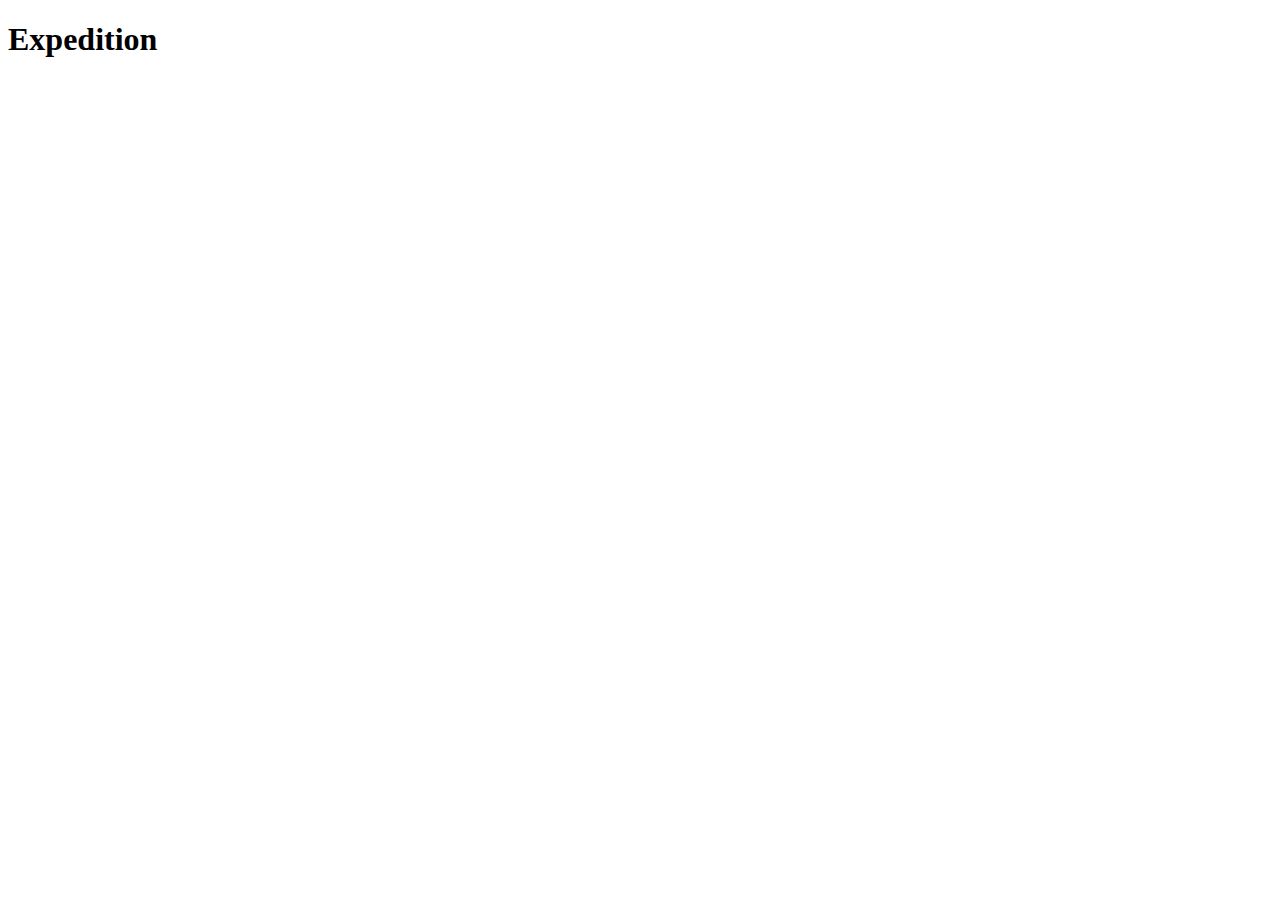
==== index.html @ 67f52df1 "header title change" ====
<!doctype html>
<html lang="en">
<head>
    <meta charset="utf-8">
    <title>Blog Project</title>
    <meta name="viewport" content="width=device-width, initial-scale=1">
    <meta name="description" content="">
    <link rel="stylesheet" href="css/app.css">
</head>
<body>
    <header>
      <h1>Expedition</h1>
    </header>

    <script src="js/app.js"></script>
</body>
</html>
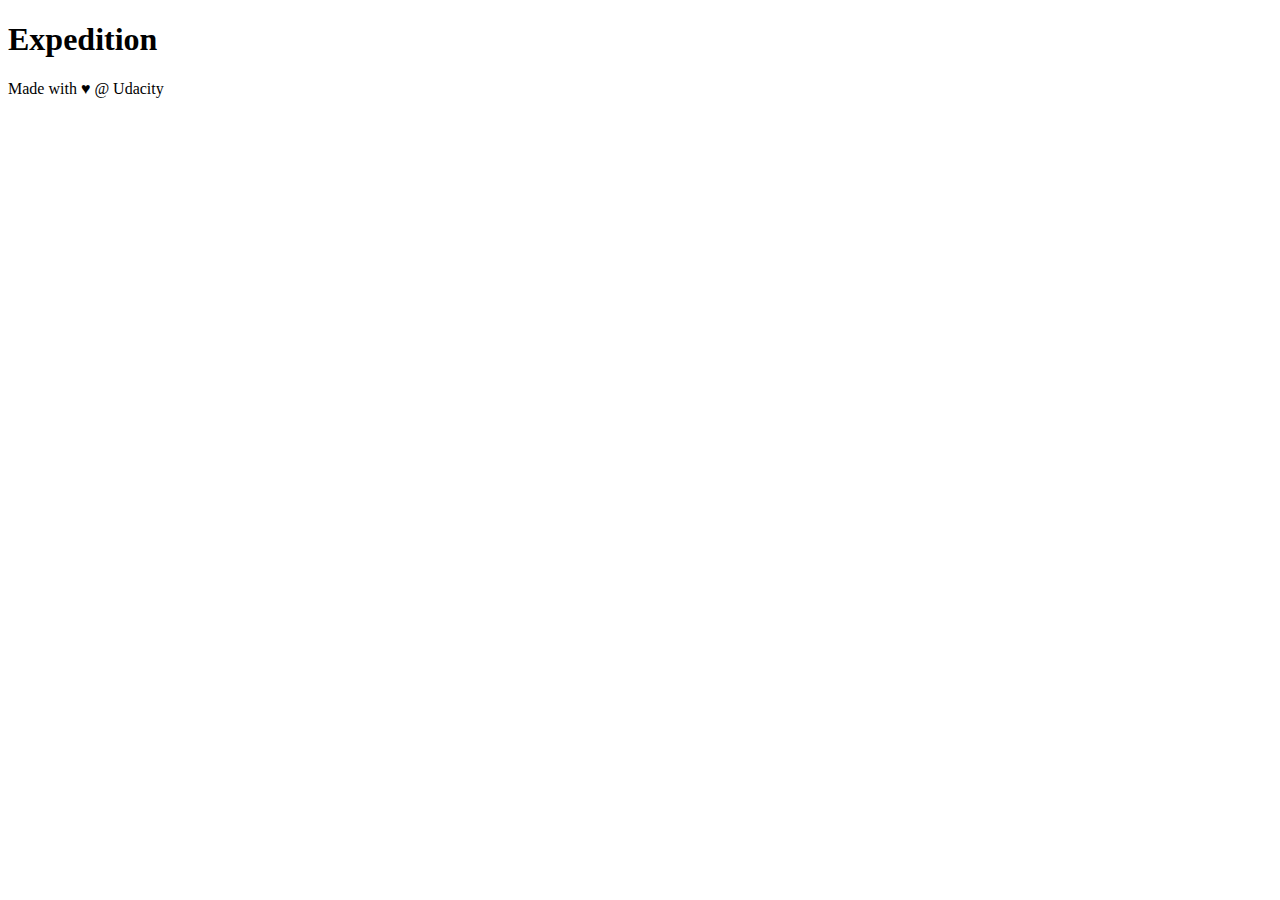
==== commit 970b1ca7: "update html file content" ====
--- a/index.html
+++ b/index.html
@@ -8,10 +8,20 @@
     <link rel="stylesheet" href="css/app.css">
 </head>
 <body>
+
     <header>
-      <h1>Expedition</h1>
+        <h1>Expedition</h1>
     </header>
 
+    <div class="container">
+        <main>
+
+        </main>
+    </div>
+
+    <footer>
+        Made with ♥ @ Udacity
+    </footer>
     <script src="js/app.js"></script>
 </body>
-</html>
+</html>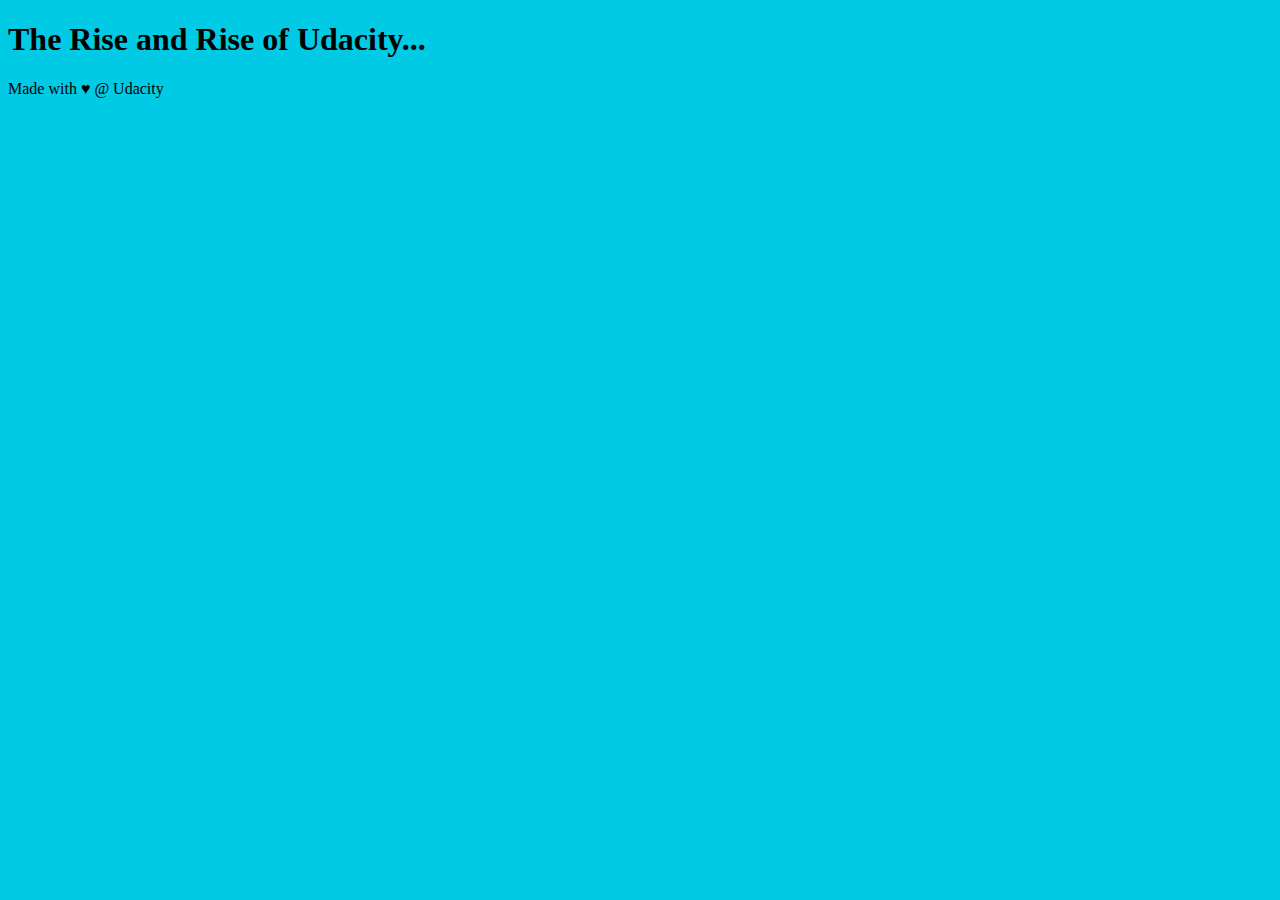
==== commit 9547a332: "change site heading title" ====
--- a/index.html
+++ b/index.html
@@ -10,7 +10,7 @@
 <body>
 
     <header>
-        <h1>Expedition</h1>
+        <h1>The Rise and Rise of Udacity... </h1>
     </header>
 
     <div class="container">
--- a/css/app.css
+++ b/css/app.css
@@ -0,0 +1,3 @@
+body {
+    background-color: #00cae4;
+}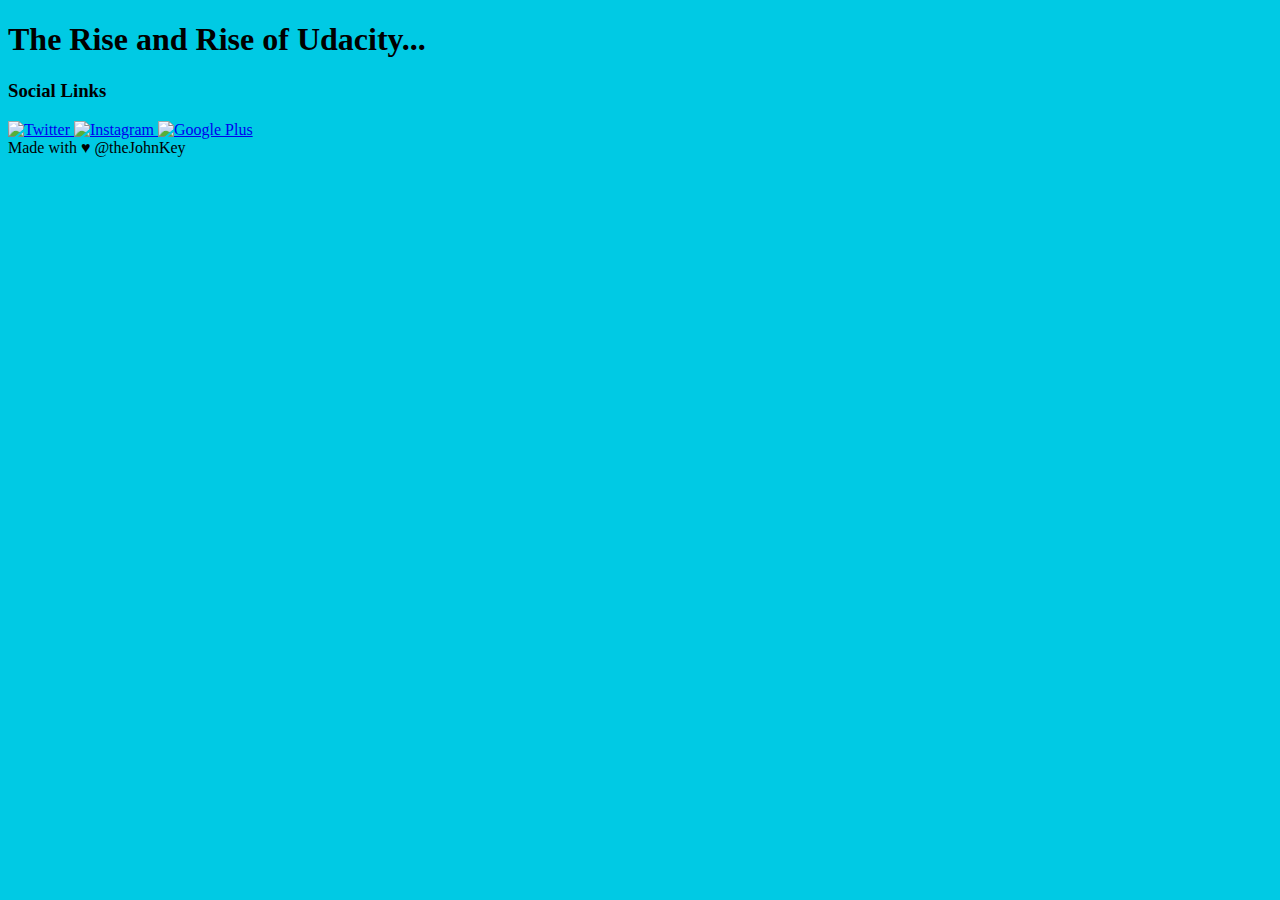
==== commit ab2320c0: "add links to social media profile" ====
--- a/index.html
+++ b/index.html
@@ -20,7 +20,21 @@
     </div>
 
     <footer>
-        Made with ♥ @ Udacity
+        <!-- start of new content -->
+        <section>
+            <h3 class="visuallyhidden">Social Links</h3>
+            <a class="social-link" href="https://twitter.com/theJohnKey">
+                <img src="img/social-twitter.png" alt="Twitter">
+            </a>
+            <a class="social-link" href="https://www.instagram.com/itsMuyiJohn/">
+                <img src="img/social-instagram.png" alt="Instagram">
+            </a>
+            <a class="social-link" href="https://plus.google.com/+Udacity">
+                <img src="img/social-google.png" alt="Google Plus">
+            </a>
+        </section>
+        <!-- end of new content -->
+        Made with ♥ @theJohnKey
     </footer>
     <script src="js/app.js"></script>
 </body>
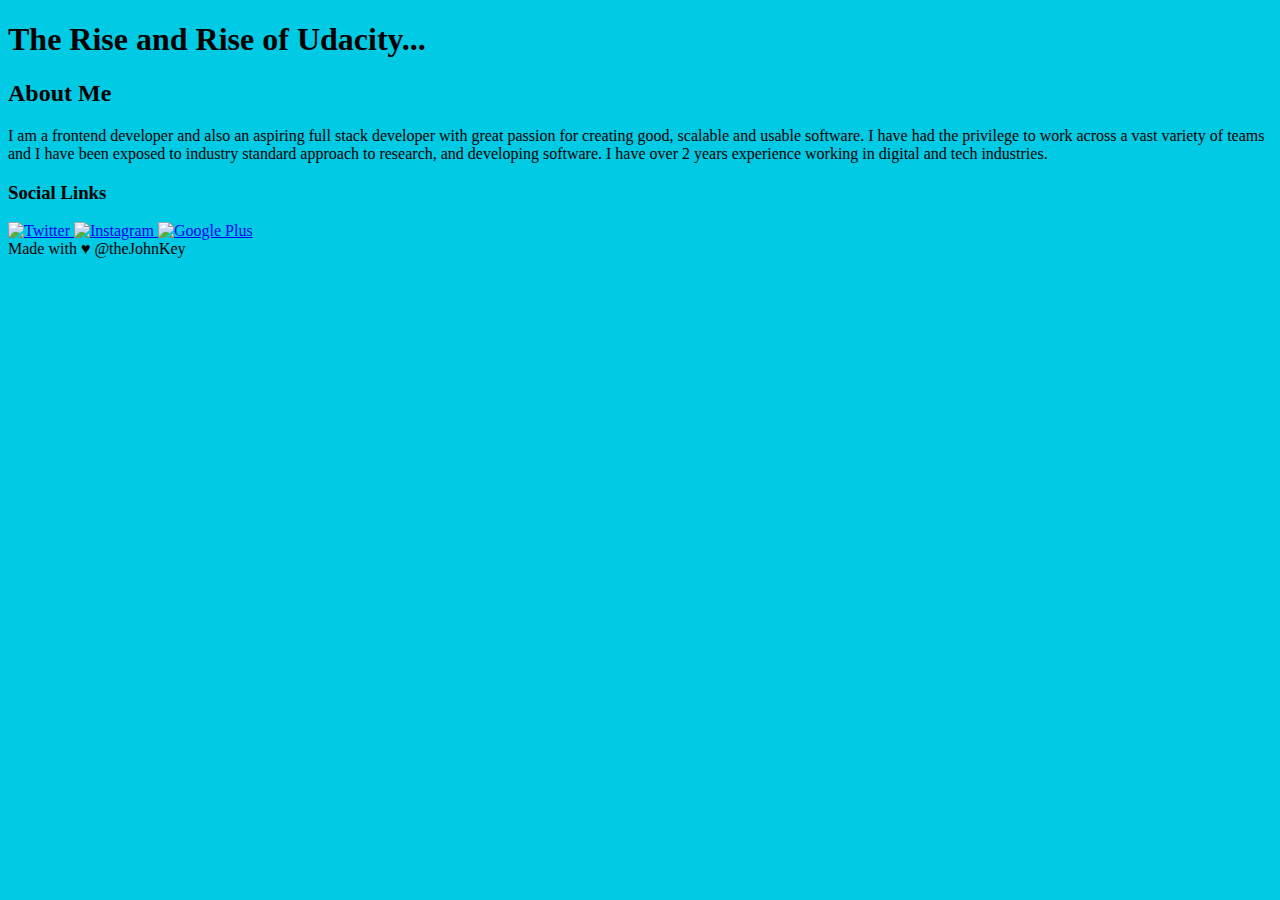
==== commit 2b3f2e19: "merge sidebar and footer branch into master" ====
--- a/index.html
+++ b/index.html
@@ -17,6 +17,14 @@
         <main>
 
         </main>
+      <!-- start of new content -->
+      <aside>
+          <h2>About Me</h2>
+      
+          <p>I am a frontend developer and also an aspiring full stack developer with great passion for creating good, scalable and usable software. I have had the privilege to work across a vast variety of teams and I have been exposed to industry standard approach to research, and developing software.
+            I have over 2 years experience working in digital and tech industries.</p>
+      </aside>
+      <!-- end of new content -->        
     </div>
 
     <footer>
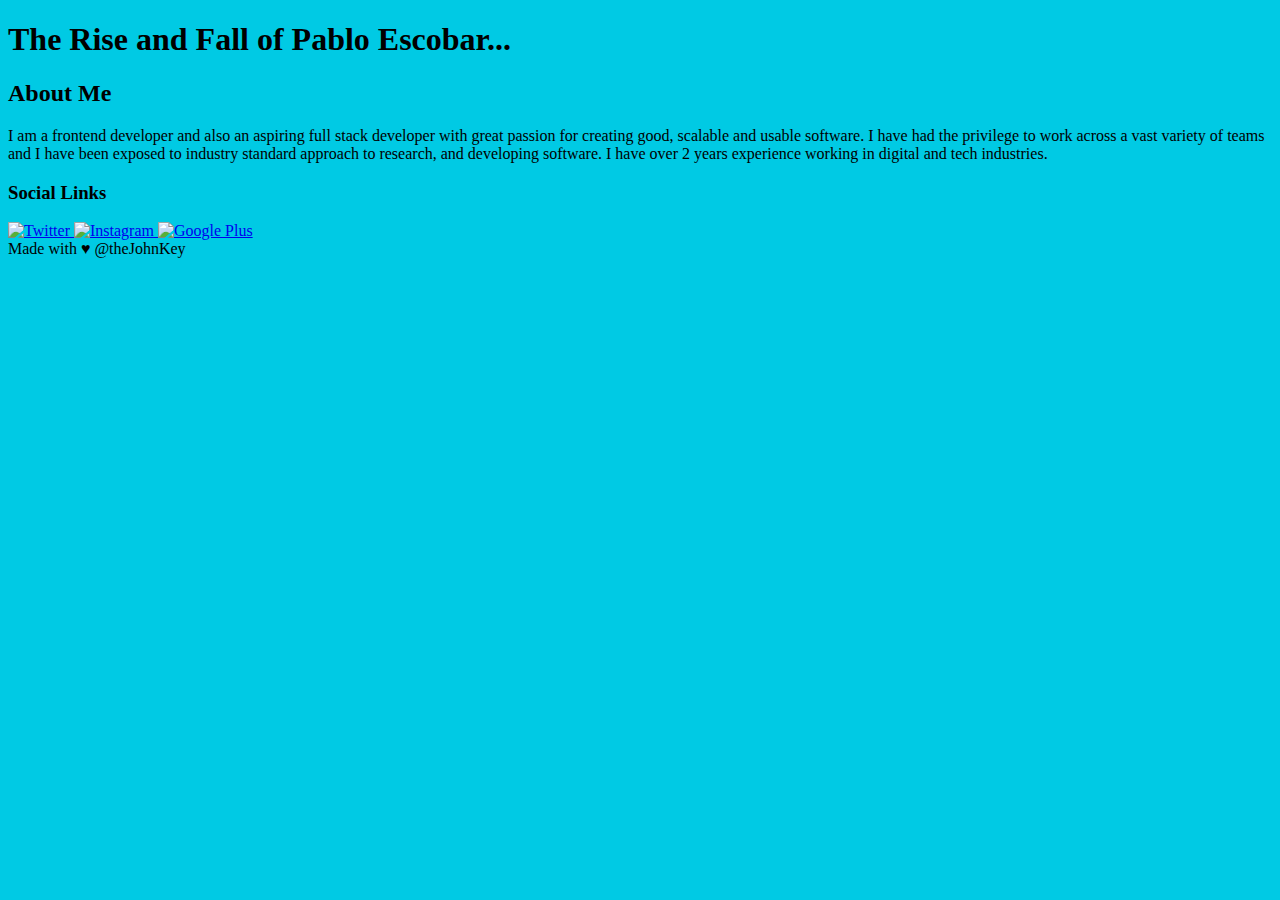
==== commit 31a7cb3e: "change site heading before creating a new branch" ====
--- a/index.html
+++ b/index.html
@@ -10,7 +10,7 @@
 <body>
 
     <header>
-        <h1>The Rise and Rise of Udacity... </h1>
+        <h1>The Rise and Fall of Pablo Escobar... </h1>
     </header>
 
     <div class="container">
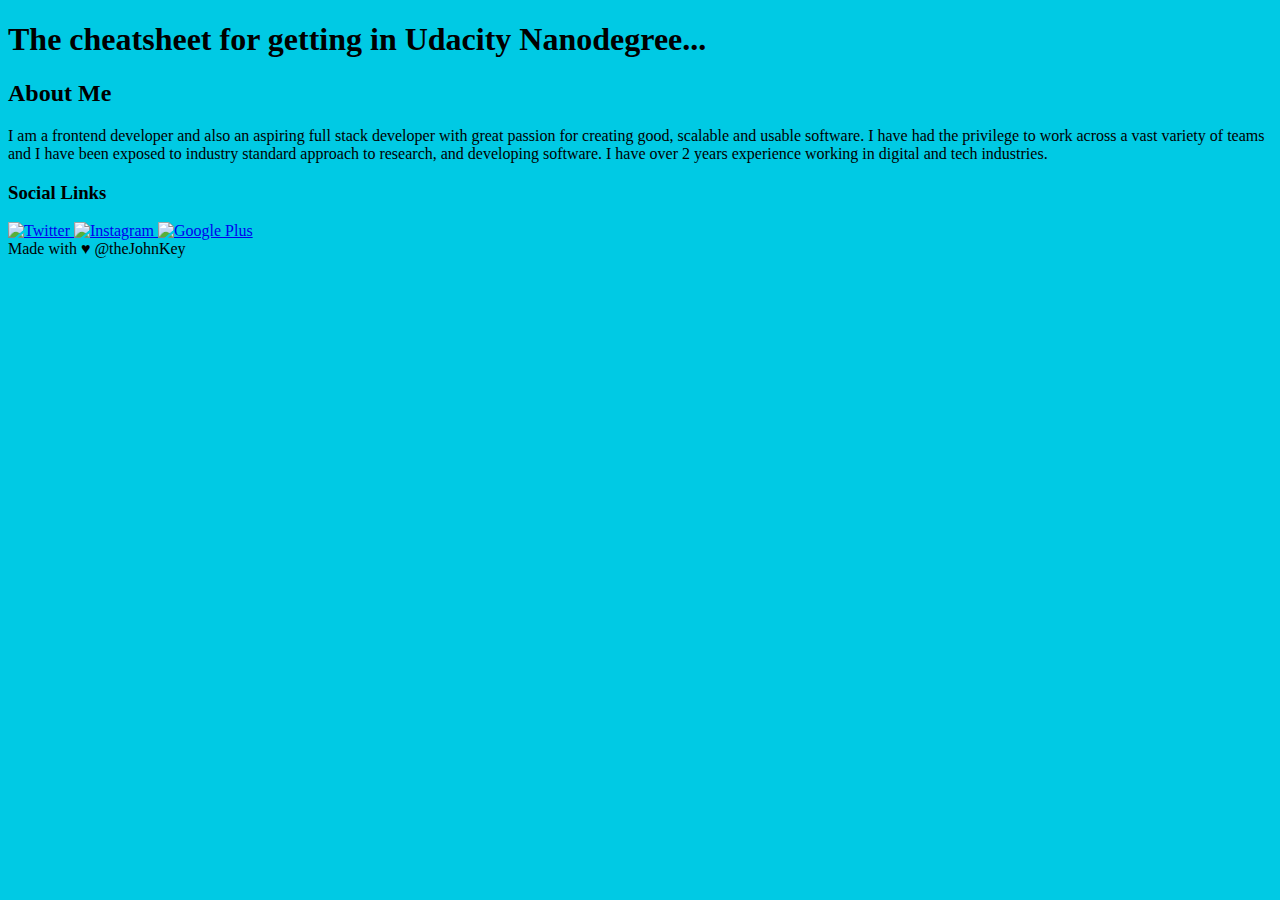
==== commit a11ada47: "change header title in new branch" ====
--- a/index.html
+++ b/index.html
@@ -10,7 +10,7 @@
 <body>
 
     <header>
-        <h1>The Rise and Fall of Pablo Escobar... </h1>
+        <h1>The cheatsheet for getting in Udacity Nanodegree... </h1>
     </header>
 
     <div class="container">
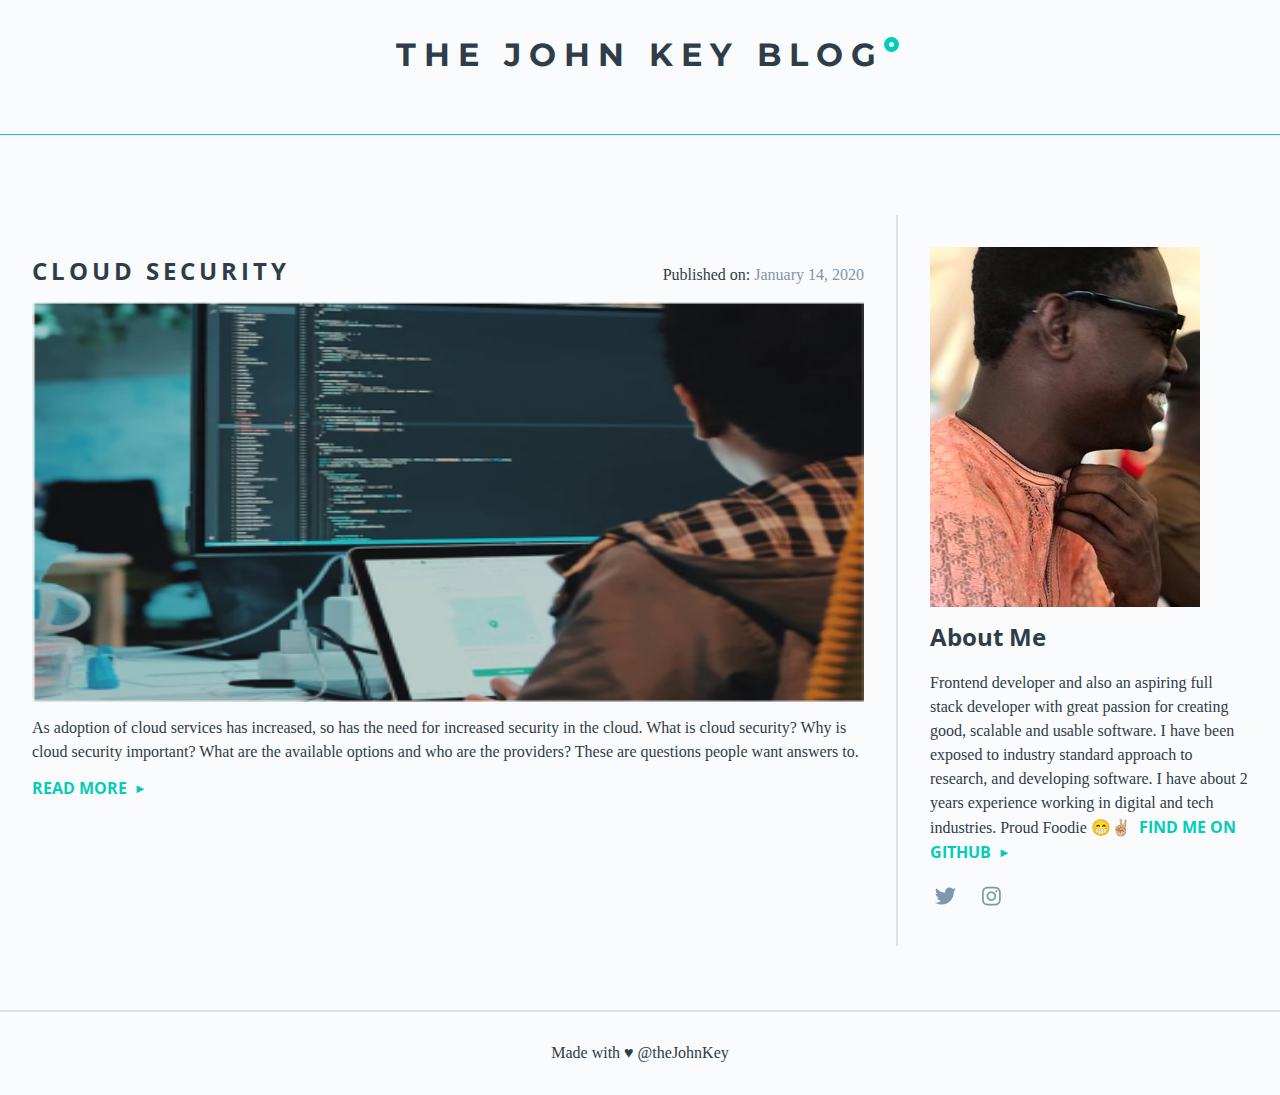
==== commit 9baf4871: "feat: implement main article page file" ====
--- a/index.html
+++ b/index.html
@@ -5,45 +5,61 @@
     <title>Blog Project</title>
     <meta name="viewport" content="width=device-width, initial-scale=1">
     <meta name="description" content="">
-    <link rel="stylesheet" href="css/app.css">
+    <link rel="stylesheet" href="https://fonts.googleapis.com/css?family=Montserrat|Open+Sans">
+    <link rel="stylesheet" href="./css/normalize.min.css">
+    <link rel="stylesheet" href="./css/app.css">
 </head>
 <body>
 
-    <header>
-        <h1>The cheatsheet for getting in Udacity Nanodegree... </h1>
+    <header class="page-header">
+        <h1>the john key blog</h1>
     </header>
 
     <div class="container">
         <main>
+            <h2 class="visuallyhidden">Articles</h2>
 
+            <article>
+                <header>
+                    <h3>cloud security</h3>
+                    <p>Published on: <time datetime="2020-01-14T08:00">January 14, 2020</time></p>
+                </header>
+
+                <img src="img/computing.png" alt="cloud computing">
+
+                <p>As adoption of cloud services has increased, so has the need for increased security in the cloud. What is cloud security?
+                    Why is cloud security important? What are the available options and who are the providers? These are questions people want answers to.
+                </p>
+
+                <a class="read-more" href="./security.html">Read more</a>
+            </article>
         </main>
-      <!-- start of new content -->
-      <aside>
-          <h2>About Me</h2>
-      
-          <p>I am a frontend developer and also an aspiring full stack developer with great passion for creating good, scalable and usable software. I have had the privilege to work across a vast variety of teams and I have been exposed to industry standard approach to research, and developing software.
-            I have over 2 years experience working in digital and tech industries.</p>
-      </aside>
-      <!-- end of new content -->        
+
+        <aside>
+            <img src="img/profilepic.jpeg" alt="My profile picture">
+
+            <div class="sidebar-text">
+                <h2>About Me</h2>
+                <p>Frontend developer and also an aspiring full stack developer with great passion for creating good, scalable and usable software. I have been exposed to industry standard approach to research, and developing software.
+                    I have about 2 years experience working in digital and tech industries. Proud Foodie 😁✌🏼&nbsp; <a class="read-more" href="https://www.github.com/aregbesolaoj">Find me on Github</a></p>
+
+                <section>
+                    <h3 class="visuallyhidden">Social Links</h3>
+                    <a class="social-link" href="https://twitter.com/thejohnkey">
+                        <img src="img/social-twitter.png" alt="Twitter">
+                    </a>
+                    <a class="social-link" href="https://www.instagram.com/itsmuyijohn/">
+                        <img src="img/social-instagram.png" alt="Instagram">
+                    </a>
+                </section>
+            </div>
+        </aside>
     </div>
 
     <footer>
-        <!-- start of new content -->
-        <section>
-            <h3 class="visuallyhidden">Social Links</h3>
-            <a class="social-link" href="https://twitter.com/theJohnKey">
-                <img src="img/social-twitter.png" alt="Twitter">
-            </a>
-            <a class="social-link" href="https://www.instagram.com/itsMuyiJohn/">
-                <img src="img/social-instagram.png" alt="Instagram">
-            </a>
-            <a class="social-link" href="https://plus.google.com/+Udacity">
-                <img src="img/social-google.png" alt="Google Plus">
-            </a>
-        </section>
-        <!-- end of new content -->
         Made with ♥ @theJohnKey
     </footer>
+
     <script src="js/app.js"></script>
 </body>
-</html>+</html>
--- a/css/app.css
+++ b/css/app.css
@@ -1,3 +1,213 @@
+/*** Site Colors ***
+
+pale-grey: #fafbfc
+pale-grey-two: #dbe2e8
+dark: #2e3d49
+bluegrey: #7d97ad
+aquamarine: #02ccba
+
+*/
+
+html {
+    box-sizing: border-box;
+}
+
+*,
+*::before,
+*::after {
+    box-sizing: inherit;
+}
+
 body {
-    background-color: #00cae4;
-}+    background-color: #fafbfc !important;
+    color: #2e3d49;
+    font-family: Georgia, Times, 'Times New Roman', serif;
+}
+
+h1 {
+    font-family: 'Montserrat', sans-serif;
+}
+
+h2,
+h3,
+h4 {
+    font-family: 'Open Sans', sans-serif;
+}
+
+h3 {
+    letter-spacing: 4px;
+    text-transform: uppercase;
+    font-size: 24px;
+    font-weight: bold;
+    text-shadow: 0 0 1px white;
+    margin: 10px 0 !important;
+}
+
+h4 {
+    text-transform: uppercase;
+    font-size: 18px;
+    margin-top: 3rem !important;
+}
+
+p {
+    margin: 10px 0 15px;
+    line-height: 1.5;
+}
+
+li {
+    margin: 10px;
+    line-height: 1.5;
+}
+
+.container {
+    margin: auto;
+    max-width: 1300px;
+}
+
+
+/*** Header Styling ***/
+.page-header {
+    text-align: center;
+    padding: 1em;
+    margin-bottom: 2rem;
+    border-bottom: 1px solid #02ccba;
+}
+
+h1 {
+    letter-spacing: 8px;
+    position: relative;
+    text-transform: uppercase;
+    text-shadow: 0 0 1px white;
+}
+
+h1::after {
+    border: 5px solid #02ccba;
+    border-radius: 50%;
+    content: '';
+    height: 15px;
+    width: 15px;
+    position: absolute;
+}
+
+
+/*** Article Styling ***/
+article,
+aside {
+    margin: 2em;
+}
+
+article header {
+    display: flex;
+    align-items: baseline;
+    justify-content: space-between;
+}
+
+time {
+    color: #7d97ad;
+}
+
+article img {
+    max-height: 400px;
+    width: 100%;
+}
+
+.read-more {
+    color: #02ccba;
+    font-family: 'Open Sans', sans-serif;
+    font-weight: bold;
+    text-decoration: none;
+    text-transform: uppercase;
+}
+
+.read-more::after {
+    content: '►';
+    position: relative;
+    left: 7px;
+    font-size: 80%;
+    top: -1px;
+}
+
+
+/*** Sidebar Styling ***/
+aside {
+    border-top: 2px solid #dbe2e8;
+    margin-top: 2em;
+    padding-top: 2em;
+}
+
+.social-link {
+    display: inline-block;
+    margin-right: 0.75em;
+}
+
+/*** Footer Styling ***/
+footer {
+    border-top: 2px solid #dbe2e8;
+    margin-top: 4em;
+    padding: 2em;
+    text-align: center;
+}
+
+
+/*** Reponsive Styles ***/
+@media (min-width: 650px) {
+    aside {
+        display: flex;
+    }
+
+    .sidebar-text {
+        margin-left: 2em;
+    }
+
+    .sidebar-text h2 {
+        margin-top: 0;
+    }
+}
+
+@media (min-width: 1000px) {
+    .page-header {
+        min-height: 15vh;
+        margin-bottom: 5rem;
+    }
+
+    .container {
+        display: flex;
+    }
+
+    main {
+        flex: 1 1 70%;
+    }
+
+    aside {
+        display: block;
+        border-top: 0;
+        border-left: 2px solid #dbe2e8;
+        margin: 0;
+        padding: 2em;
+        flex: 0 1 30%;
+        align-self: flex-start;
+    }
+
+    .sidebar-text {
+        margin-left: 0;
+    }
+
+    .sidebar-text h2 {
+        margin-top: 0.5em;
+    }
+}
+
+/*** Helper Classes ***/
+
+/* from the HTML5 Boilerplate project for hidden, but accessible headings: https://github.com/h5bp/html5-boilerplate/blob/master/dist/css/main.css#L126-L145 */
+.visuallyhidden {
+    border: 0;
+    clip: rect(0 0 0 0);
+    height: 1px;
+    margin: -1px;
+    overflow: hidden;
+    padding: 0;
+    position: absolute;
+    width: 1px;
+    white-space: nowrap;
+}
